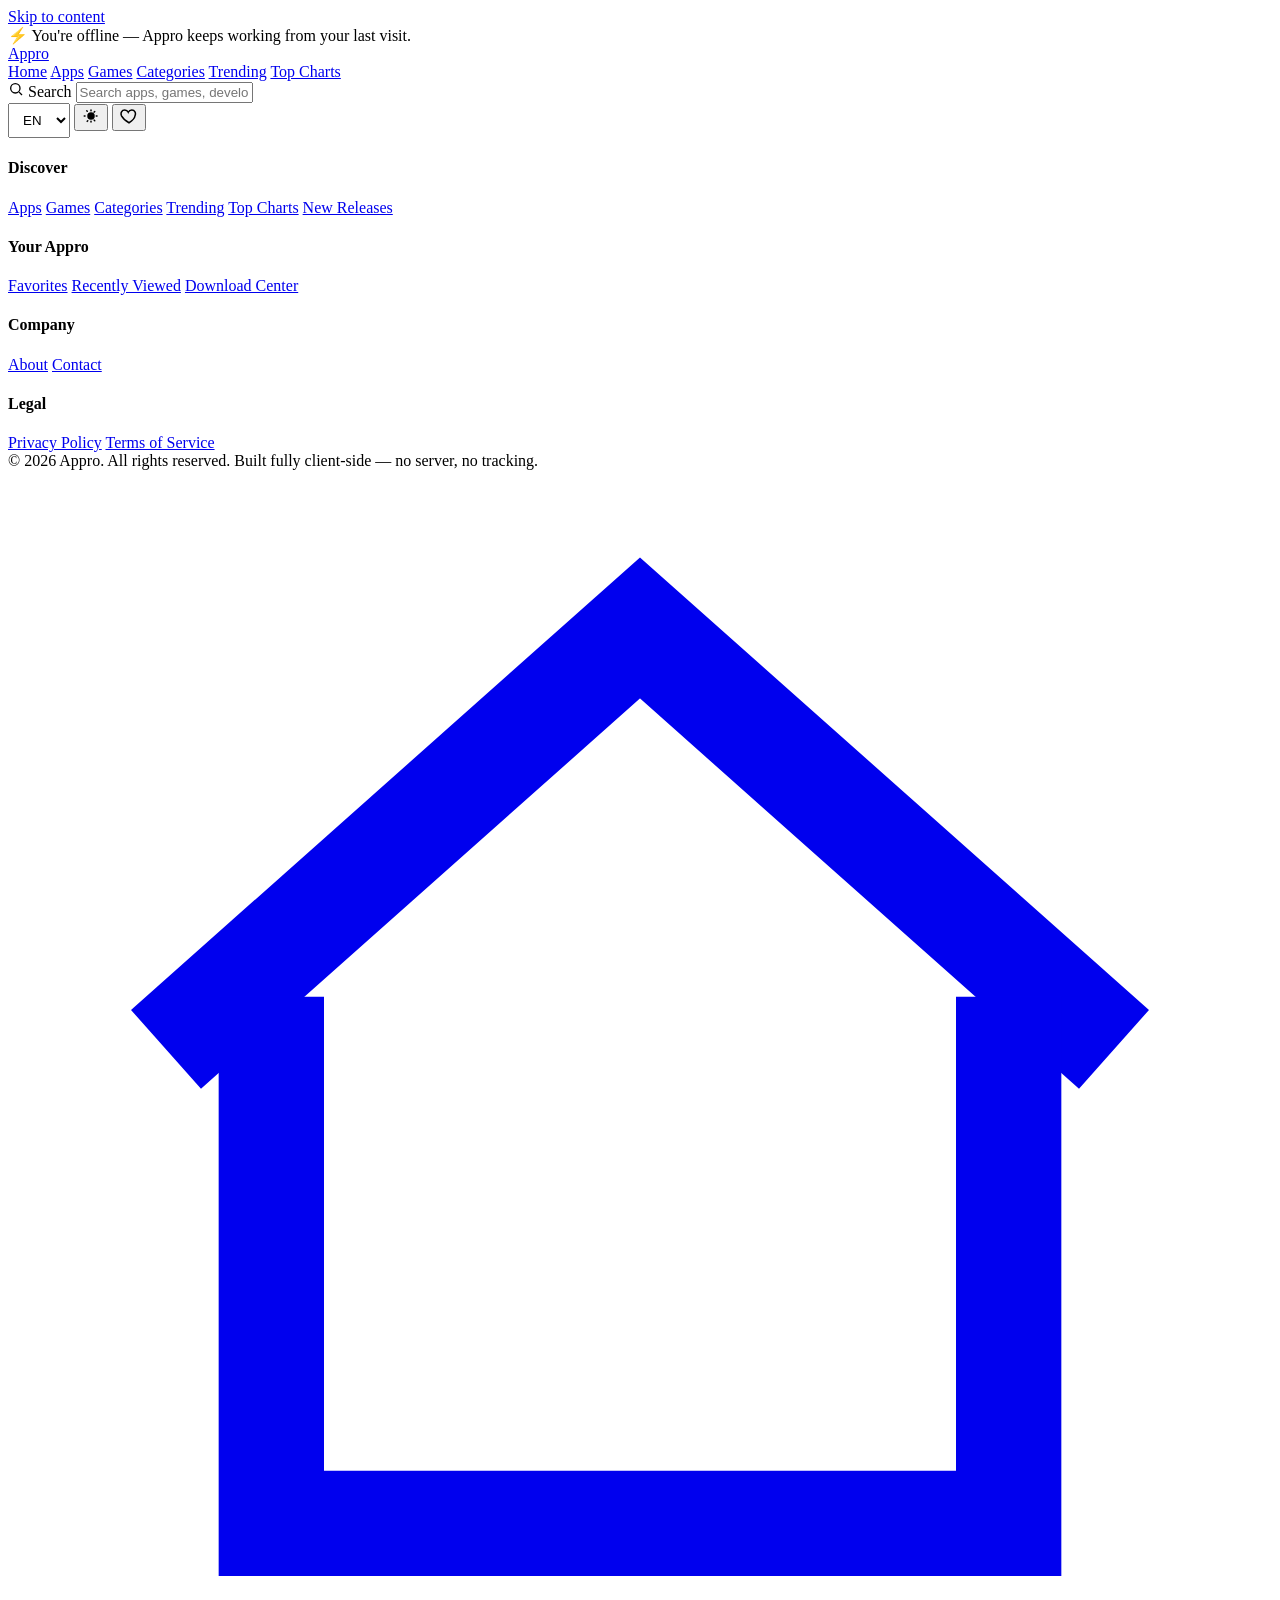
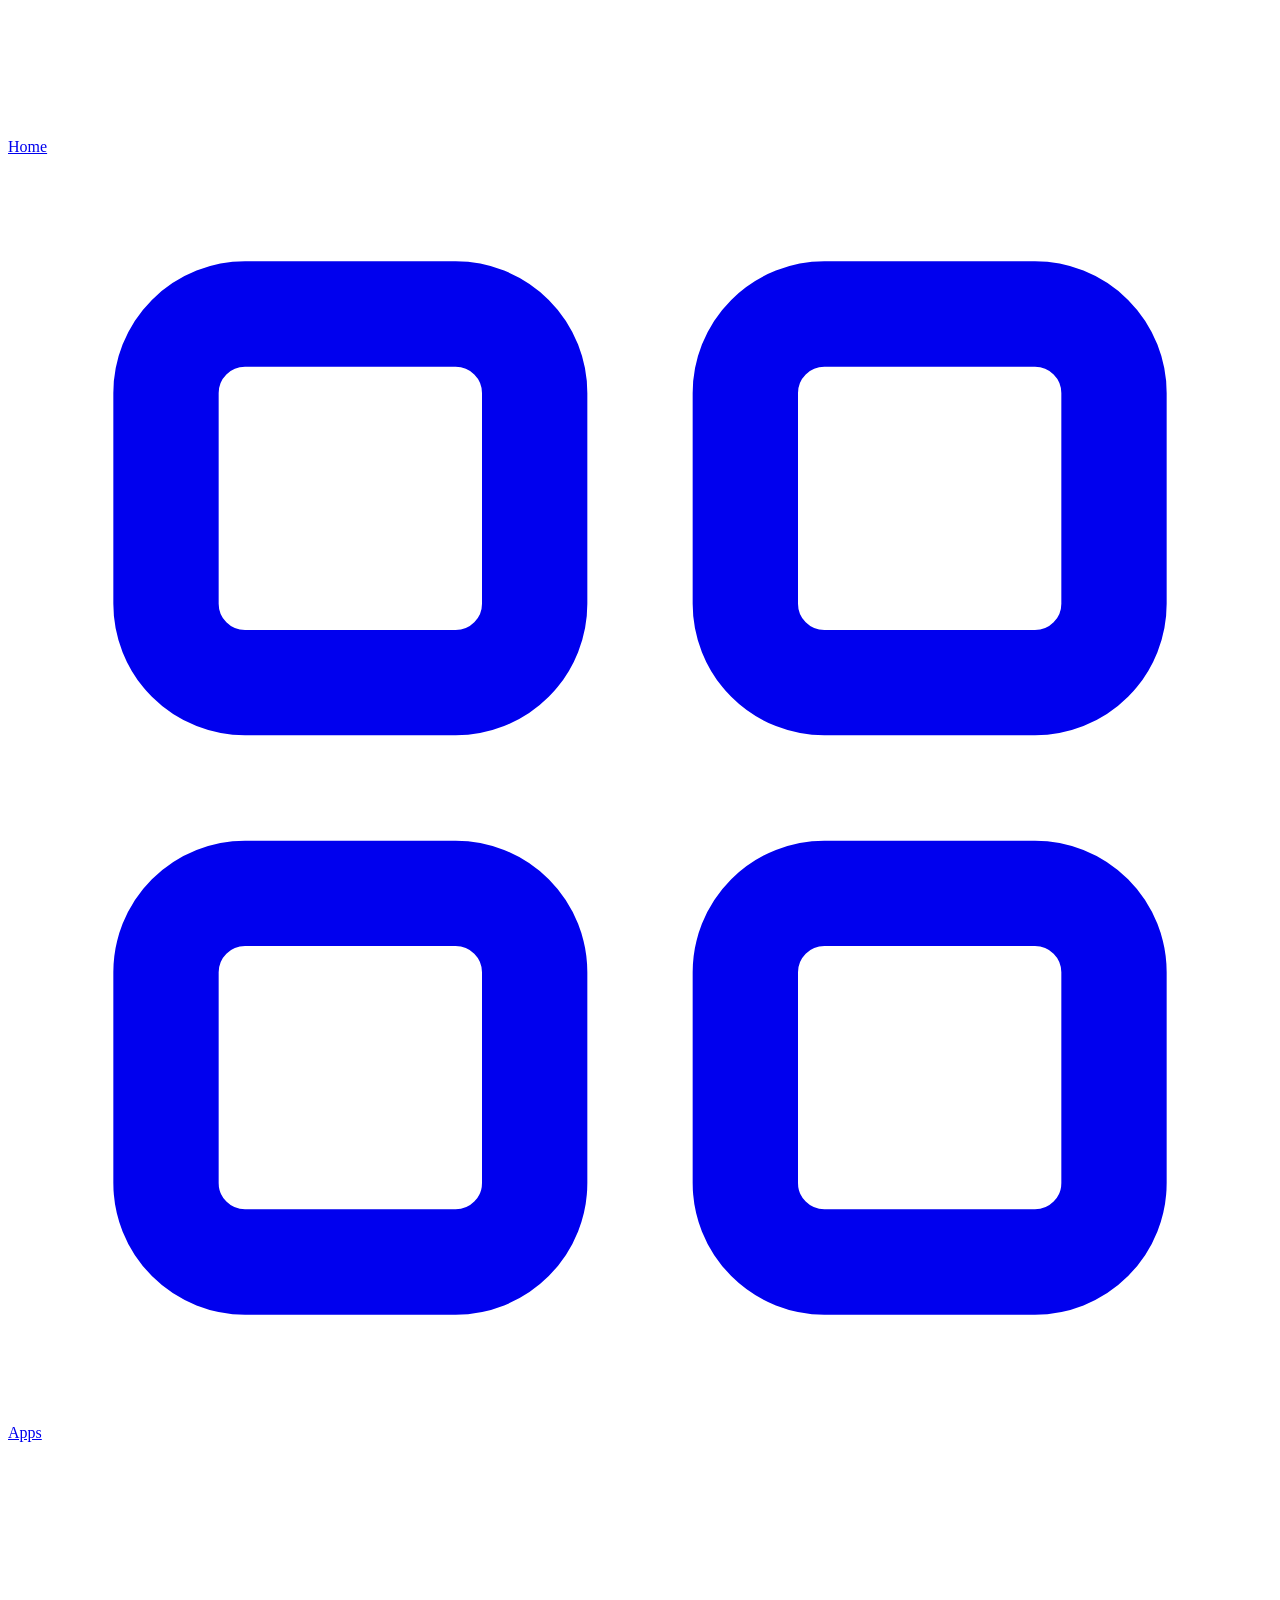
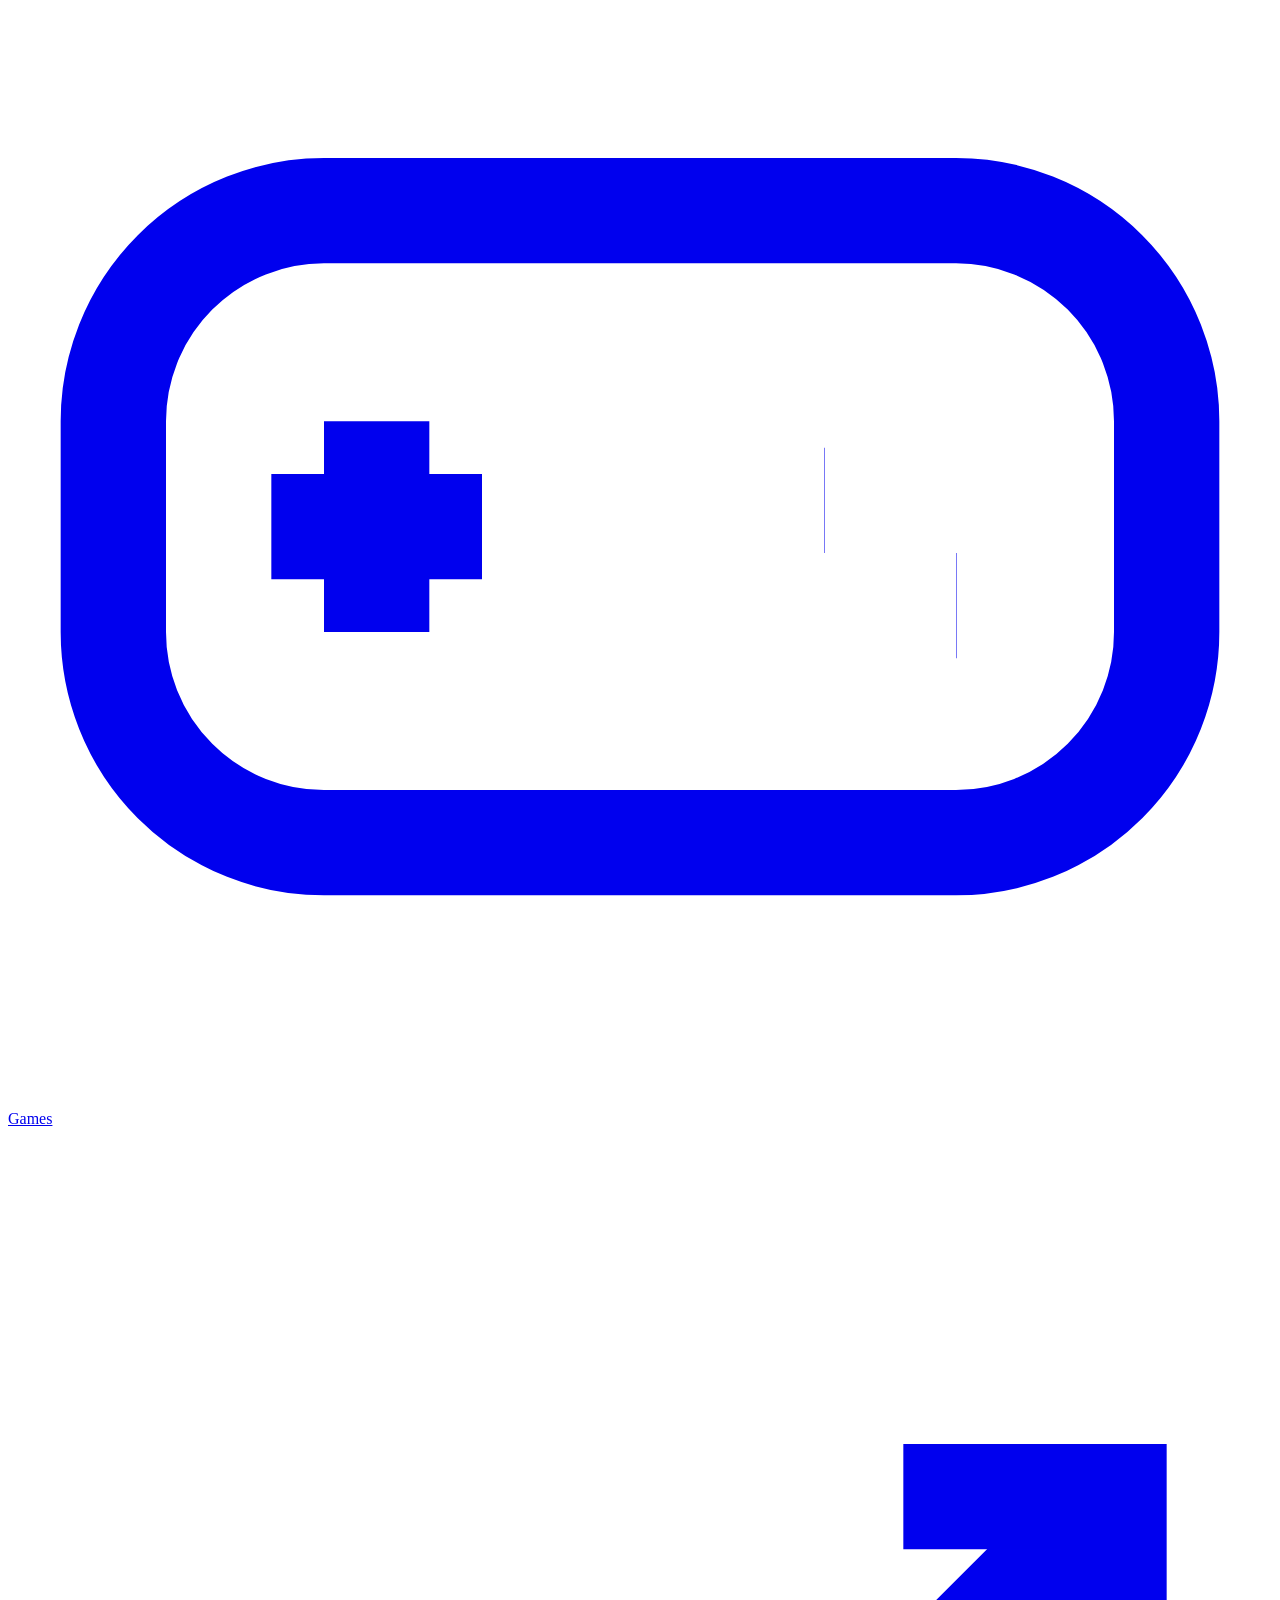
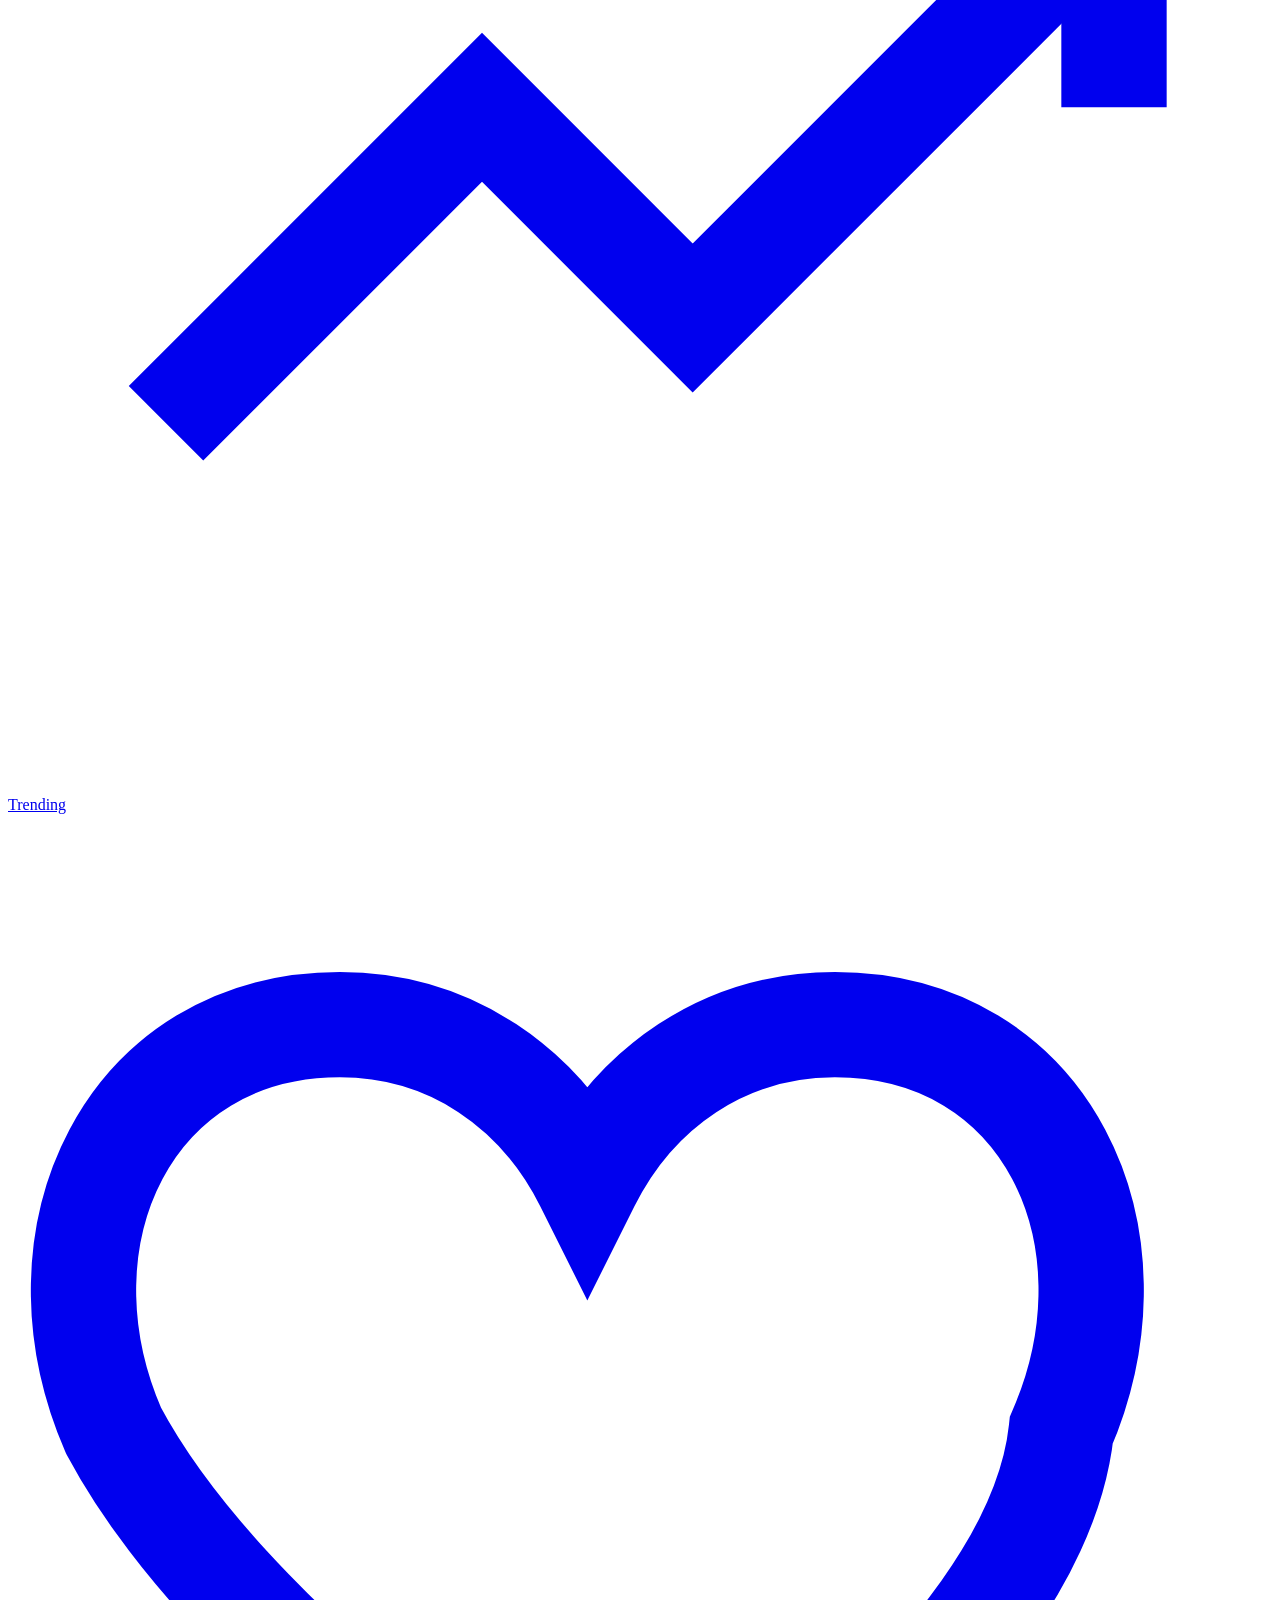
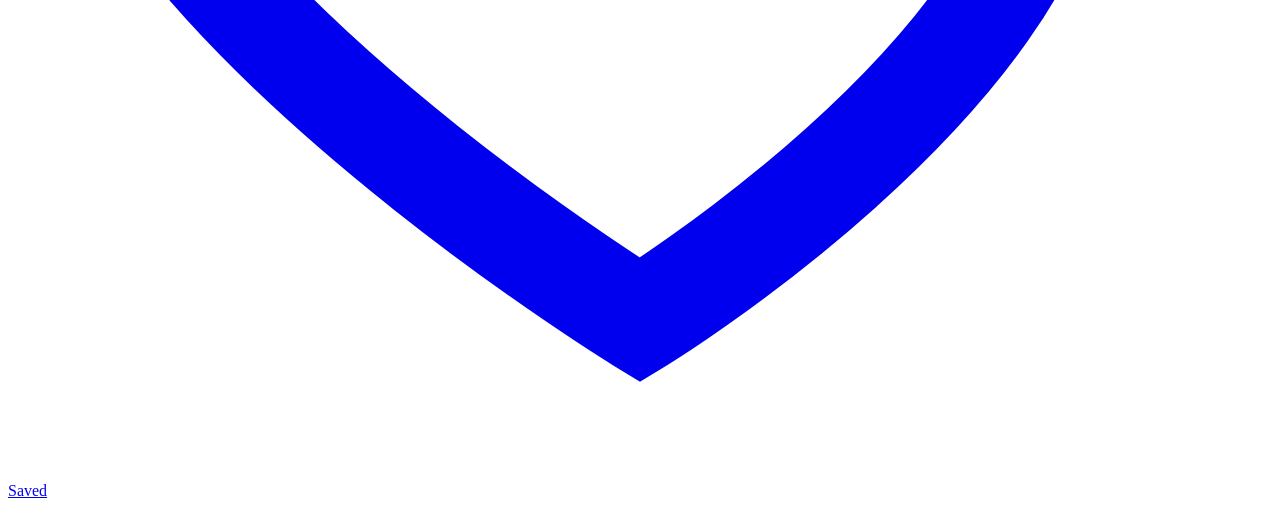
==== index.html @ 9a32ae47 "Add files via upload" ====
<!DOCTYPE html>
<html lang="en">
<head>
<meta charset="UTF-8" />
<meta name="viewport" content="width=device-width, initial-scale=1, viewport-fit=cover" />
<title>Appro — One store. Every pulse of what's next.</title>
<meta name="description" content="Appro is a modern, ad-free app and game store — curated listings, honest ratings, instant installs, fully offline-capable." />
<meta name="theme-color" content="#0B0E14" />
<link rel="manifest" href="./manifest.json" />
<link rel="icon" href="./icons/icon-192.svg" type="image/svg+xml" />
<link rel="apple-touch-icon" href="./icons/icon-192.svg" />

<!-- Open Graph -->
<meta property="og:title" content="Appro — One store. Every pulse of what's next." />
<meta property="og:description" content="A curated, ad-free app and game store with 100+ titles, built fully client-side." />
<meta property="og:type" content="website" />

<link rel="stylesheet" href="./css/styles.css" />
</head>
<body data-theme="dark">
<a href="#view-root" class="skip-link">Skip to content</a>
<div class="ambient" aria-hidden="true"></div>
<div id="offlineBanner" class="offline-banner" role="status">⚡ You're offline — Appro keeps working from your last visit.</div>

<div class="app-shell">
  <div class="main-col">
    <header class="topnav">
      <a href="#/" class="brand" aria-label="Appro home">
        <span class="brand-mark" aria-hidden="true"></span>
        <span class="brand-name" data-i18n="brand">Appro</span>
      </a>

      <nav class="nav-links" aria-label="Primary">
        <a href="#/" class="js-nav-link" data-route="" data-i18n="home">Home</a>
        <a href="#/apps" class="js-nav-link" data-route="/apps" data-i18n="apps">Apps</a>
        <a href="#/games" class="js-nav-link" data-route="/games" data-i18n="games">Games</a>
        <a href="#/categories" class="js-nav-link" data-route="/categories" data-i18n="categories">Categories</a>
        <a href="#/trending" class="js-nav-link" data-route="/trending" data-i18n="trending">Trending</a>
        <a href="#/top-charts" class="js-nav-link" data-route="/top-charts" data-i18n="charts">Top Charts</a>
      </nav>

      <div class="nav-search" role="search">
        <svg width="16" height="16" viewBox="0 0 24 24" fill="none" stroke="currentColor" stroke-width="2"><circle cx="11" cy="11" r="7"/><path d="m21 21-4.3-4.3"/></svg>
        <label for="navSearchInput" class="visually-hidden" data-i18n="search">Search</label>
        <input id="navSearchInput" type="text" placeholder="Search apps, games, developers…" autocomplete="off" />
      </div>

      <div class="nav-actions">
        <select id="langSelect" class="select" aria-label="Language" style="padding:8px 10px">
          <option value="en">EN</option>
          <option value="tg">TG</option>
          <option value="ru">RU</option>
          <option value="es">ES</option>
        </select>
        <button class="icon-btn" id="themeToggle" aria-label="Toggle dark/light mode">
          <svg id="themeIcon" width="18" height="18" viewBox="0 0 24 24" fill="currentColor"><path d="M12 3a1 1 0 0 1 1 1v1a1 1 0 1 1-2 0V4a1 1 0 0 1 1-1Zm0 15a1 1 0 0 1 1 1v1a1 1 0 1 1-2 0v-1a1 1 0 0 1 1-1Zm9-6a1 1 0 0 1-1 1h-1a1 1 0 1 1 0-2h1a1 1 0 0 1 1 1ZM5 12a1 1 0 0 1-1 1H3a1 1 0 1 1 0-2h1a1 1 0 0 1 1 1Zm12.7-6.7a1 1 0 0 1 0 1.4l-.7.7a1 1 0 1 1-1.4-1.4l.7-.7a1 1 0 0 1 1.4 0ZM8.4 17.6a1 1 0 0 1 0 1.4l-.7.7a1 1 0 1 1-1.4-1.4l.7-.7a1 1 0 0 1 1.4 0Zm9.3 1.4a1 1 0 0 1-1.4 0l-.7-.7a1 1 0 1 1 1.4-1.4l.7.7a1 1 0 0 1 0 1.4ZM7.7 6.4a1 1 0 0 1-1.4 0l-.7-.7a1 1 0 0 1 1.4-1.4l.7.7a1 1 0 0 1 0 1.4ZM12 7a5 5 0 1 1 0 10 5 5 0 0 1 0-10Z"/></svg>
        </button>
        <button class="icon-btn" id="favNavBtn" aria-label="Favorites">
          <svg width="18" height="18" viewBox="0 0 24 24" fill="none" stroke="currentColor" stroke-width="2"><path d="M12 21s-7.5-4.6-10-9.3C.4 8 2.3 4 6.3 4c2.1 0 3.8 1.2 4.7 3 .9-1.8 2.6-3 4.7-3 4 0 5.9 4 4.3 7.7C19.5 16.4 12 21 12 21Z"/></svg>
        </button>
      </div>
    </header>

    <main id="view-root" class="view-container" role="main" tabindex="-1"></main>

    <footer class="footer">
      <div class="footer-grid">
        <div class="footer-col">
          <h4>Discover</h4>
          <a href="#/apps">Apps</a>
          <a href="#/games">Games</a>
          <a href="#/categories">Categories</a>
          <a href="#/trending">Trending</a>
          <a href="#/top-charts">Top Charts</a>
          <a href="#/new-releases">New Releases</a>
        </div>
        <div class="footer-col">
          <h4>Your Appro</h4>
          <a href="#/favorites">Favorites</a>
          <a href="#/recent">Recently Viewed</a>
          <a href="#/download-center">Download Center</a>
        </div>
        <div class="footer-col">
          <h4>Company</h4>
          <a href="#/about">About</a>
          <a href="#/contact">Contact</a>
        </div>
        <div class="footer-col">
          <h4>Legal</h4>
          <a href="#/privacy">Privacy Policy</a>
          <a href="#/terms">Terms of Service</a>
        </div>
      </div>
      <div class="footer-bottom">
        <span>© 2026 Appro. All rights reserved.</span>
        <span>Built fully client-side — no server, no tracking.</span>
      </div>
    </footer>
  </div>
</div>

<nav class="bottomnav" aria-label="Primary mobile">
  <a href="#/" class="js-bottom-link" data-route="">
    <svg viewBox="0 0 24 24" fill="none" stroke="currentColor" stroke-width="2"><path d="m3 11 9-8 9 8"/><path d="M5 10v10h14V10"/></svg>
    <span data-i18n="home">Home</span>
  </a>
  <a href="#/apps" class="js-bottom-link" data-route="/apps">
    <svg viewBox="0 0 24 24" fill="none" stroke="currentColor" stroke-width="2"><rect x="3" y="3" width="7" height="7" rx="1.5"/><rect x="14" y="3" width="7" height="7" rx="1.5"/><rect x="3" y="14" width="7" height="7" rx="1.5"/><rect x="14" y="14" width="7" height="7" rx="1.5"/></svg>
    <span data-i18n="apps">Apps</span>
  </a>
  <a href="#/games" class="js-bottom-link" data-route="/games">
    <svg viewBox="0 0 24 24" fill="none" stroke="currentColor" stroke-width="2"><rect x="2" y="7" width="20" height="12" rx="4"/><path d="M7 11v4M5 13h4M15.5 12.5h.01M18 14.5h.01"/></svg>
    <span data-i18n="games">Games</span>
  </a>
  <a href="#/trending" class="js-bottom-link" data-route="/trending">
    <svg viewBox="0 0 24 24" fill="none" stroke="currentColor" stroke-width="2"><path d="M3 17 9 11l4 4 8-8"/><path d="M17 7h4v4"/></svg>
    <span data-i18n="trending">Trending</span>
  </a>
  <a href="#/favorites" class="js-bottom-link" data-route="/favorites">
    <svg viewBox="0 0 24 24" fill="none" stroke="currentColor" stroke-width="2"><path d="M12 21s-7.5-4.6-10-9.3C.4 8 2.3 4 6.3 4c2.1 0 3.8 1.2 4.7 3 .9-1.8 2.6-3 4.7-3 4 0 5.9 4 4.3 7.7C19.5 16.4 12 21 12 21Z"/></svg>
    <span>Saved</span>
  </a>
</nav>

<div class="toast-wrap" id="toastWrap" aria-live="polite"></div>

<script src="./js/data.js"></script>
<script src="./js/app.js"></script>
</body>
</html>
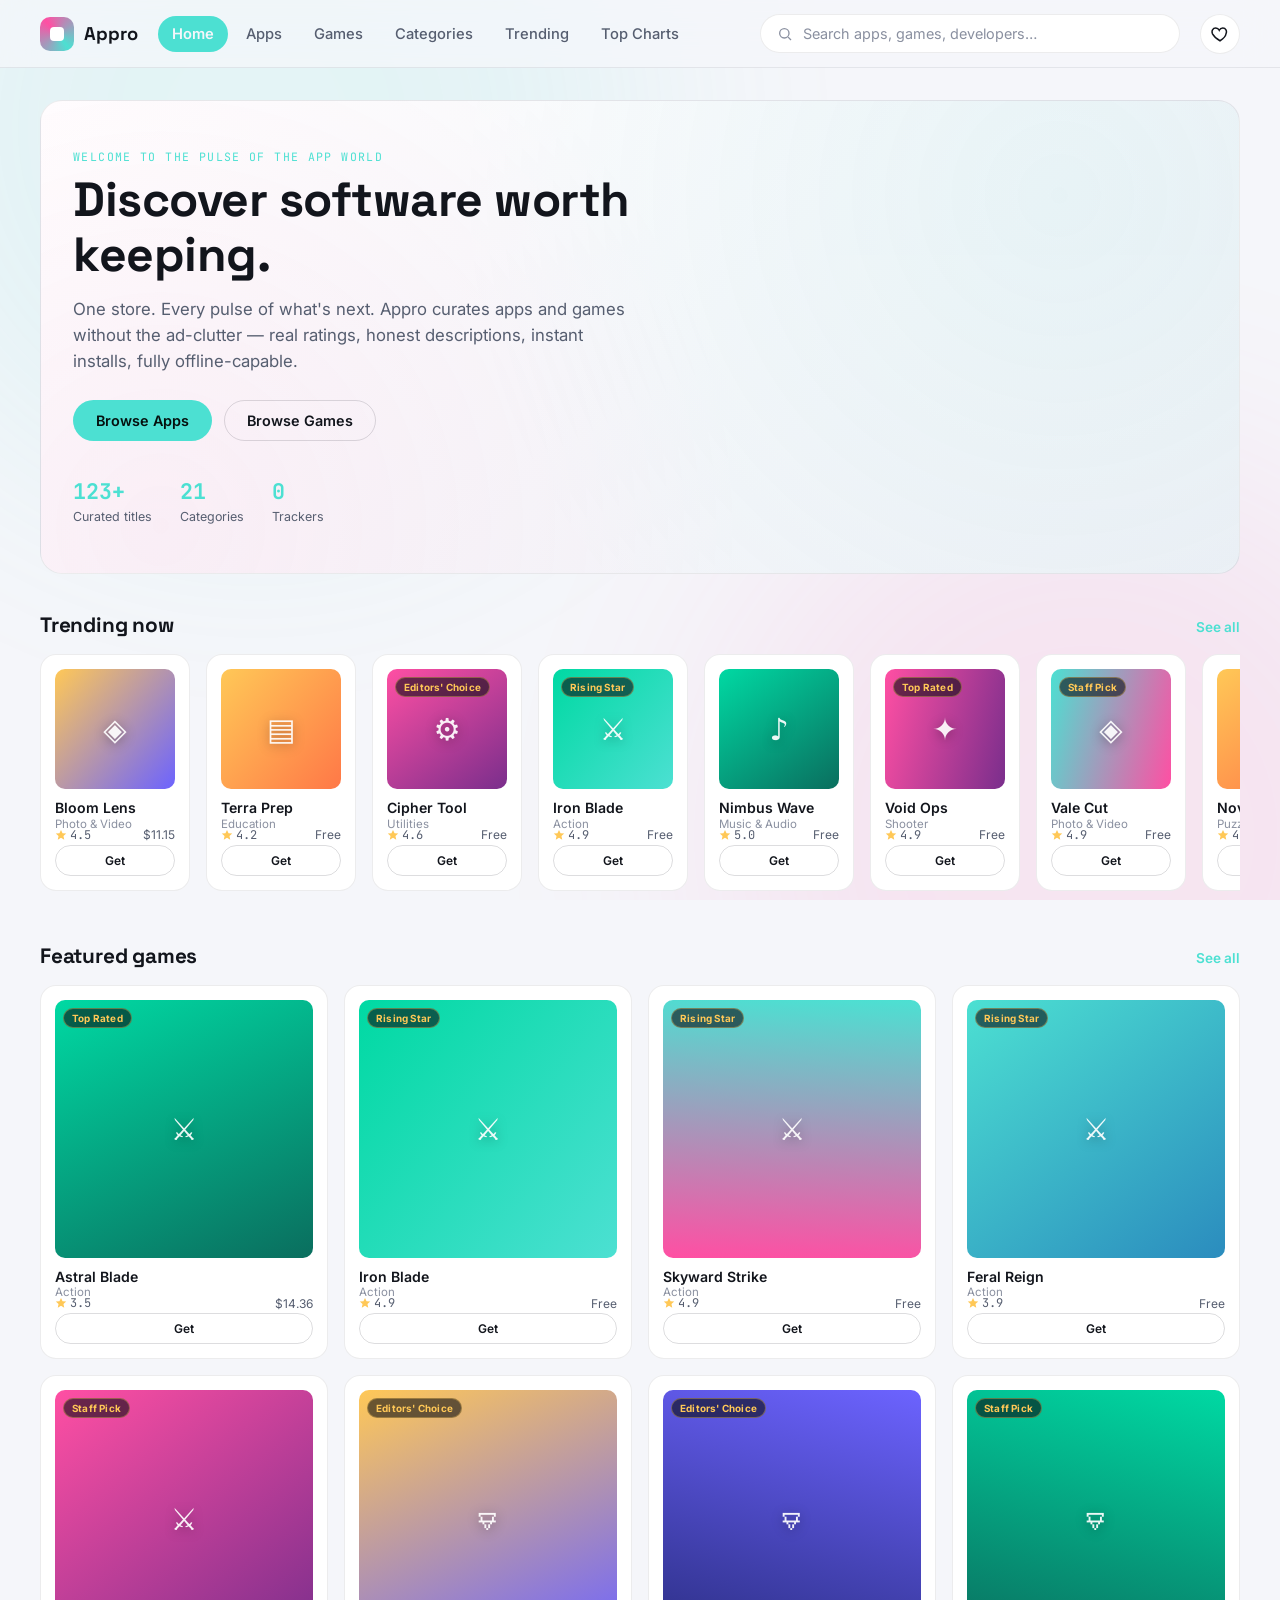
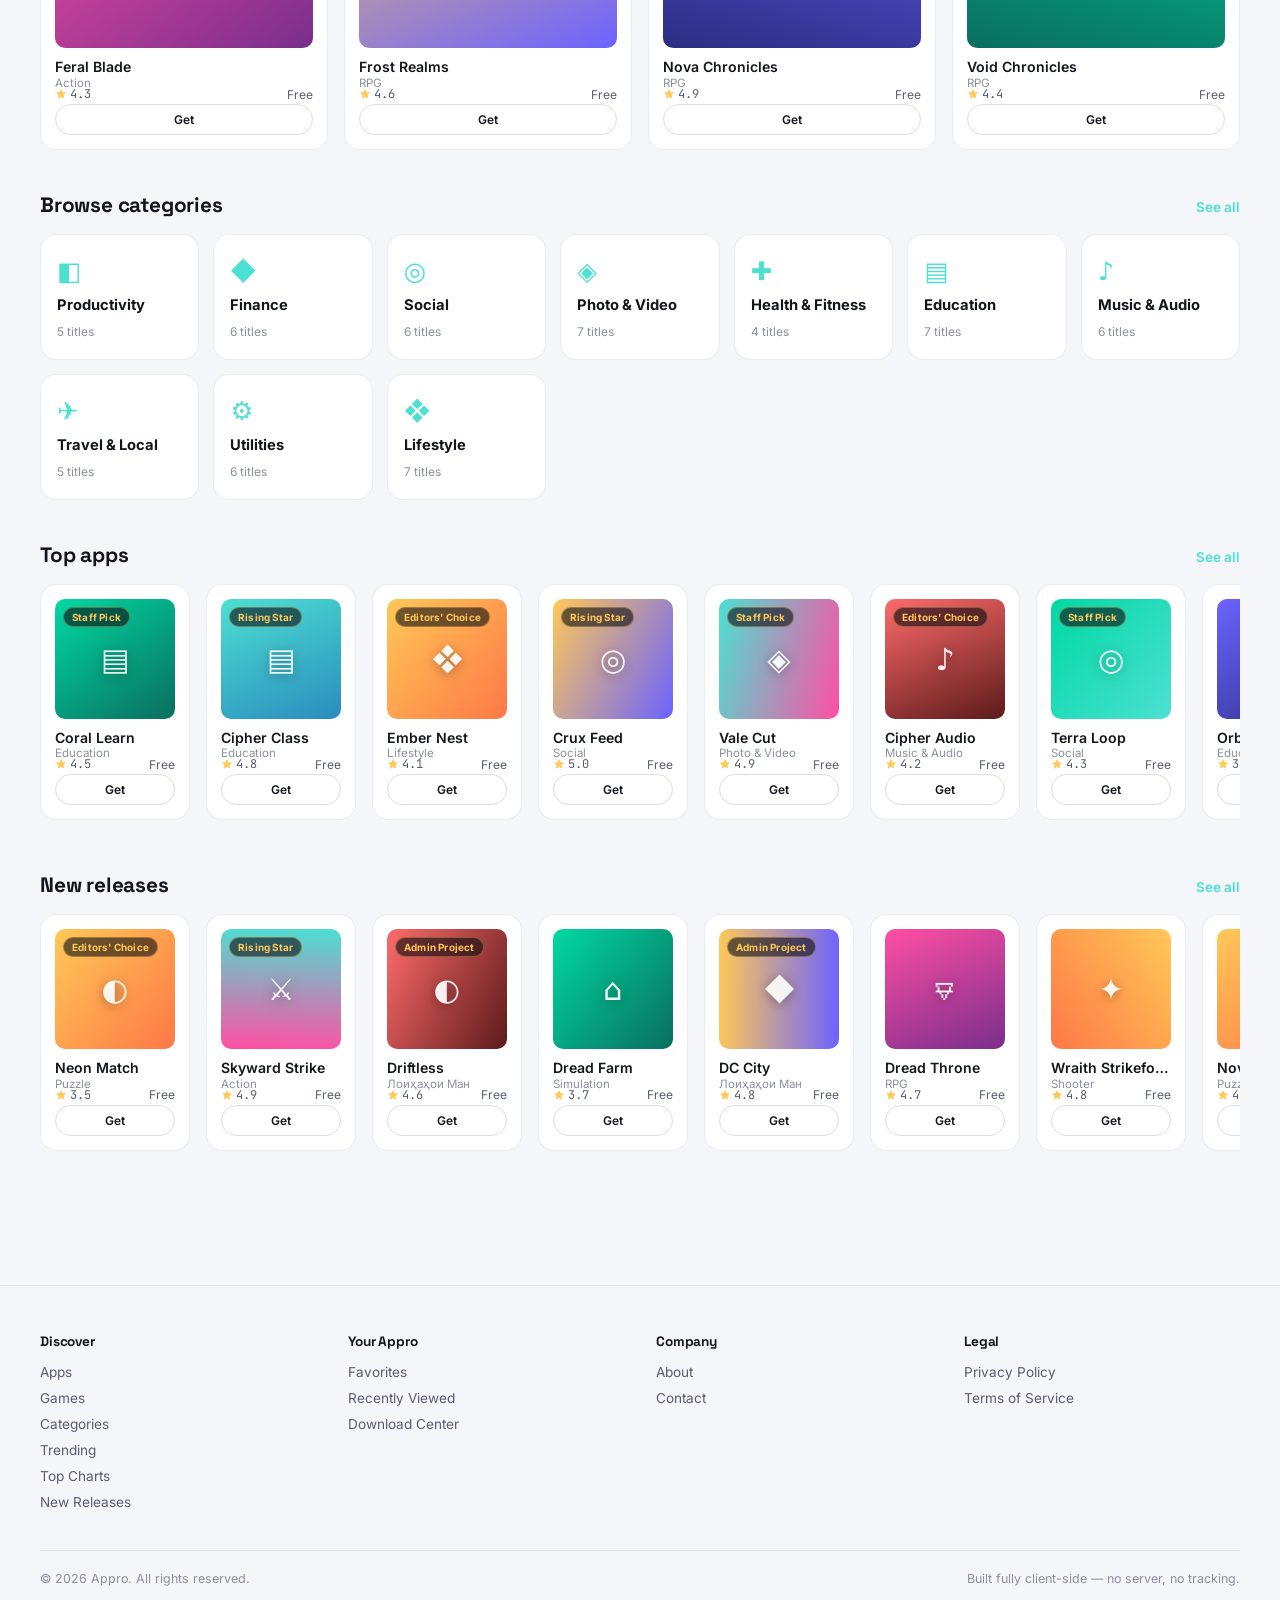
==== commit 52fc95ad: "Тавсифи тағйирот" ====
--- a/index.html
+++ b/index.html
@@ -5,7 +5,9 @@
 <meta name="viewport" content="width=device-width, initial-scale=1, viewport-fit=cover" />
 <title>Appro — One store. Every pulse of what's next.</title>
 <meta name="description" content="Appro is a modern, ad-free app and game store — curated listings, honest ratings, instant installs, fully offline-capable." />
-<meta name="theme-color" content="#0B0E14" />
+<meta name="theme-color" media="(prefers-color-scheme: dark)" content="#0B0E14" />
+<meta name="theme-color" media="(prefers-color-scheme: light)" content="#F5F6FA" />
+<meta name="color-scheme" content="dark light" />
 <link rel="manifest" href="./manifest.json" />
 <link rel="icon" href="./icons/icon-192.svg" type="image/svg+xml" />
 <link rel="apple-touch-icon" href="./icons/icon-192.svg" />
@@ -16,8 +18,18 @@
 <meta property="og:type" content="website" />
 
 <link rel="stylesheet" href="./css/styles.css" />
+<script>
+  // Set the theme attribute synchronously, before first paint, so the page
+  // never flashes the wrong theme while app.js is still loading.
+  (function () {
+    try {
+      var isLight = window.matchMedia && window.matchMedia('(prefers-color-scheme: light)').matches;
+      document.documentElement.setAttribute('data-theme', isLight ? 'light' : 'dark');
+    } catch (e) { /* default CSS variables are already dark-mode */ }
+  })();
+</script>
 </head>
-<body data-theme="dark">
+<body>
 <a href="#view-root" class="skip-link">Skip to content</a>
 <div class="ambient" aria-hidden="true"></div>
 <div id="offlineBanner" class="offline-banner" role="status">⚡ You're offline — Appro keeps working from your last visit.</div>
@@ -46,15 +58,6 @@
       </div>
 
       <div class="nav-actions">
-        <select id="langSelect" class="select" aria-label="Language" style="padding:8px 10px">
-          <option value="en">EN</option>
-          <option value="tg">TG</option>
-          <option value="ru">RU</option>
-          <option value="es">ES</option>
-        </select>
-        <button class="icon-btn" id="themeToggle" aria-label="Toggle dark/light mode">
-          <svg id="themeIcon" width="18" height="18" viewBox="0 0 24 24" fill="currentColor"><path d="M12 3a1 1 0 0 1 1 1v1a1 1 0 1 1-2 0V4a1 1 0 0 1 1-1Zm0 15a1 1 0 0 1 1 1v1a1 1 0 1 1-2 0v-1a1 1 0 0 1 1-1Zm9-6a1 1 0 0 1-1 1h-1a1 1 0 1 1 0-2h1a1 1 0 0 1 1 1ZM5 12a1 1 0 0 1-1 1H3a1 1 0 1 1 0-2h1a1 1 0 0 1 1 1Zm12.7-6.7a1 1 0 0 1 0 1.4l-.7.7a1 1 0 1 1-1.4-1.4l.7-.7a1 1 0 0 1 1.4 0ZM8.4 17.6a1 1 0 0 1 0 1.4l-.7.7a1 1 0 1 1-1.4-1.4l.7-.7a1 1 0 0 1 1.4 0Zm9.3 1.4a1 1 0 0 1-1.4 0l-.7-.7a1 1 0 1 1 1.4-1.4l.7.7a1 1 0 0 1 0 1.4ZM7.7 6.4a1 1 0 0 1-1.4 0l-.7-.7a1 1 0 0 1 1.4-1.4l.7.7a1 1 0 0 1 0 1.4ZM12 7a5 5 0 1 1 0 10 5 5 0 0 1 0-10Z"/></svg>
-        </button>
         <button class="icon-btn" id="favNavBtn" aria-label="Favorites">
           <svg width="18" height="18" viewBox="0 0 24 24" fill="none" stroke="currentColor" stroke-width="2"><path d="M12 21s-7.5-4.6-10-9.3C.4 8 2.3 4 6.3 4c2.1 0 3.8 1.2 4.7 3 .9-1.8 2.6-3 4.7-3 4 0 5.9 4 4.3 7.7C19.5 16.4 12 21 12 21Z"/></svg>
         </button>
@@ -127,4 +130,4 @@
 <script src="./js/data.js"></script>
 <script src="./js/app.js"></script>
 </body>
-</html>+</html>
--- a/css/styles.css
+++ b/css/styles.css
@@ -0,0 +1,459 @@
+/* =========================================================================
+   APPRO — Design System
+   Deep-space surface, twin neon accents (cyan / magenta), glass panels,
+   signature "pulse ring" motif on trending listings.
+   ========================================================================= */
+
+@import url('https://fonts.googleapis.com/css2?family=Space+Grotesk:wght@500;600;700&family=Inter:wght@400;500;600;700&family=JetBrains+Mono:wght@400;500&display=swap');
+
+:root {
+  /* Color */
+  --bg: #0B0E14;
+  --bg-elevated: #10141C;
+  --surface: #131826;
+  --surface-2: #1A2030;
+  --border: rgba(255,255,255,0.08);
+  --border-strong: rgba(255,255,255,0.16);
+  --cyan: #4CE0D2;
+  --cyan-dim: rgba(76,224,210,0.14);
+  --magenta: #FF4FA3;
+  --magenta-dim: rgba(255,79,163,0.14);
+  --gold: #FFC857;
+  --text: #F2F5F7;
+  --text-muted: #8B93A7;
+  --text-faint: #5B6272;
+  --success: #00D9A3;
+  --danger: #FF6B6B;
+
+  /* Type */
+  --font-display: 'Space Grotesk', system-ui, sans-serif;
+  --font-body: 'Inter', system-ui, sans-serif;
+  --font-mono: 'JetBrains Mono', ui-monospace, monospace;
+
+  /* Layout */
+  --radius-sm: 10px;
+  --radius-md: 16px;
+  --radius-lg: 22px;
+  --radius-pill: 999px;
+  --nav-h: 68px;
+  --bottomnav-h: 64px;
+  --shadow-soft: 0 8px 30px rgba(0,0,0,0.35);
+  --shadow-glow-cyan: 0 0 0 1px rgba(76,224,210,0.25), 0 8px 24px rgba(76,224,210,0.12);
+  --shadow-glow-magenta: 0 0 0 1px rgba(255,79,163,0.25), 0 8px 24px rgba(255,79,163,0.12);
+  --ease: cubic-bezier(0.22, 1, 0.36, 1);
+}
+
+[data-theme="light"] {
+  --bg: #F5F6FA;
+  --bg-elevated: #FFFFFF;
+  --surface: #FFFFFF;
+  --surface-2: #EEF0F6;
+  --border: rgba(15,20,30,0.08);
+  --border-strong: rgba(15,20,30,0.14);
+  --text: #12151C;
+  --text-muted: #565E70;
+  --text-faint: #8A90A0;
+  --shadow-soft: 0 8px 30px rgba(20,25,40,0.08);
+}
+
+* { box-sizing: border-box; }
+html { scroll-behavior: smooth; }
+html:focus-within { scroll-behavior: smooth; }
+
+body {
+  margin: 0;
+  background: var(--bg);
+  color: var(--text);
+  font-family: var(--font-body);
+  -webkit-font-smoothing: antialiased;
+  min-height: 100vh;
+  transition: background 0.3s var(--ease), color 0.3s var(--ease);
+}
+
+@media (prefers-reduced-motion: reduce) {
+  *, *::before, *::after { animation-duration: 0.001ms !important; animation-iteration-count: 1 !important; transition-duration: 0.001ms !important; scroll-behavior: auto !important; }
+}
+
+img, svg { display: block; max-width: 100%; }
+a { color: inherit; text-decoration: none; }
+button { font: inherit; color: inherit; }
+ul { list-style: none; margin: 0; padding: 0; }
+h1, h2, h3, h4 { font-family: var(--font-display); margin: 0; line-height: 1.15; letter-spacing: -0.01em; }
+p { margin: 0; }
+
+:focus-visible {
+  outline: 2px solid var(--cyan);
+  outline-offset: 3px;
+  border-radius: 4px;
+}
+
+/* ---- Ambient backdrop -------------------------------------------------- */
+.ambient {
+  position: fixed; inset: 0; z-index: -1; overflow: hidden; pointer-events: none;
+}
+.ambient::before, .ambient::after {
+  content: ''; position: absolute; width: 60vw; height: 60vw; border-radius: 50%;
+  filter: blur(120px); opacity: 0.16;
+}
+.ambient::before { background: var(--cyan); top: -20vw; left: -10vw; }
+.ambient::after { background: var(--magenta); bottom: -25vw; right: -15vw; }
+[data-theme="light"] .ambient::before, [data-theme="light"] .ambient::after { opacity: 0.10; }
+
+/* ---- Skip link ---------------------------------------------------------- */
+.skip-link {
+  position: absolute; left: -999px; top: 0; z-index: 1000;
+  background: var(--cyan); color: #05100E; padding: 10px 16px; border-radius: 0 0 8px 0;
+  font-weight: 600;
+}
+.skip-link:focus { left: 0; }
+
+/* ---- Layout shell -------------------------------------------------------- */
+.app-shell { display: flex; min-height: 100vh; }
+.main-col { flex: 1; min-width: 0; display: flex; flex-direction: column; }
+.view-container { flex: 1; width: 100%; max-width: 1320px; margin: 0 auto; padding: 28px 24px calc(var(--bottomnav-h) + 40px); }
+@media (min-width: 900px) { .view-container { padding: 32px 40px 60px; } }
+
+/* ---- Top nav ------------------------------------------------------------- */
+.topnav {
+  position: sticky; top: 0; z-index: 60; height: var(--nav-h);
+  display: flex; align-items: center; gap: 20px; padding: 0 20px;
+  background: color-mix(in srgb, var(--bg) 78%, transparent);
+  backdrop-filter: blur(18px) saturate(140%);
+  -webkit-backdrop-filter: blur(18px) saturate(140%);
+  border-bottom: 1px solid var(--border);
+}
+@media (min-width: 900px) { .topnav { padding: 0 40px; } }
+
+.brand { display: flex; align-items: center; gap: 10px; font-family: var(--font-display); font-weight: 700; font-size: 1.15rem; flex-shrink: 0; }
+.brand-mark {
+  width: 34px; height: 34px; border-radius: 10px; position: relative; flex-shrink: 0;
+  background: conic-gradient(from 140deg, var(--cyan), var(--magenta), var(--cyan));
+  display: grid; place-items: center;
+}
+.brand-mark::after {
+  content: ''; width: 14px; height: 14px; border-radius: 4px; background: var(--bg-elevated);
+}
+.brand-name { display: none; }
+@media (min-width: 640px) { .brand-name { display: inline; } }
+
+.nav-links { display: none; gap: 4px; }
+@media (min-width: 900px) { .nav-links { display: flex; } }
+.nav-links a {
+  padding: 9px 14px; border-radius: var(--radius-pill); font-size: 0.92rem; font-weight: 500; color: var(--text-muted);
+  transition: all 0.2s var(--ease);
+}
+.nav-links a:hover { color: var(--text); background: var(--surface-2); }
+.nav-links a.active { color: var(--bg); background: var(--cyan); font-weight: 600; }
+
+.nav-search {
+  flex: 1; max-width: 420px; display: flex; align-items: center; gap: 8px;
+  background: var(--surface); border: 1px solid var(--border); border-radius: var(--radius-pill);
+  padding: 9px 16px; margin-left: auto; transition: border-color 0.2s;
+}
+.nav-search:focus-within { border-color: var(--cyan); }
+.nav-search input {
+  background: none; border: none; outline: none; color: var(--text); width: 100%; font-size: 0.9rem; font-family: var(--font-body);
+}
+.nav-search input::placeholder { color: var(--text-faint); }
+.nav-search svg { flex-shrink: 0; color: var(--text-faint); }
+
+.nav-actions { display: flex; align-items: center; gap: 8px; flex-shrink: 0; }
+.icon-btn {
+  width: 40px; height: 40px; border-radius: 50%; background: var(--surface); border: 1px solid var(--border);
+  display: grid; place-items: center; cursor: pointer; color: var(--text); transition: all 0.2s var(--ease);
+}
+.icon-btn:hover { border-color: var(--cyan); color: var(--cyan); transform: translateY(-1px); }
+.icon-btn.has-dot::after { content: ''; width: 7px; height: 7px; border-radius: 50%; background: var(--magenta); position: relative; top: -12px; left: 12px; }
+
+/* ---- Bottom mobile nav ---------------------------------------------------- */
+.bottomnav {
+  position: fixed; bottom: 0; left: 0; right: 0; z-index: 60; height: var(--bottomnav-h);
+  display: flex; align-items: stretch; justify-content: space-around;
+  background: color-mix(in srgb, var(--bg-elevated) 90%, transparent);
+  backdrop-filter: blur(20px); border-top: 1px solid var(--border);
+  padding-bottom: env(safe-area-inset-bottom);
+}
+@media (min-width: 900px) { .bottomnav { display: none; } }
+.bottomnav a {
+  flex: 1; display: flex; flex-direction: column; align-items: center; justify-content: center; gap: 3px;
+  color: var(--text-faint); font-size: 0.66rem; font-weight: 600; letter-spacing: 0.01em;
+}
+.bottomnav a svg { width: 21px; height: 21px; }
+.bottomnav a.active { color: var(--cyan); }
+
+/* ---- Buttons --------------------------------------------------------------- */
+.btn {
+  display: inline-flex; align-items: center; justify-content: center; gap: 8px;
+  padding: 11px 22px; border-radius: var(--radius-pill); font-weight: 600; font-size: 0.9rem;
+  border: 1px solid transparent; cursor: pointer; transition: all 0.2s var(--ease); white-space: nowrap;
+}
+.btn-primary { background: var(--cyan); color: #05100E; }
+.btn-primary:hover { box-shadow: var(--shadow-glow-cyan); transform: translateY(-1px); }
+.btn-ghost { background: var(--surface); border-color: var(--border); color: var(--text); }
+.btn-ghost:hover { border-color: var(--border-strong); }
+.btn-outline { background: transparent; border-color: var(--border-strong); color: var(--text); }
+.btn-outline:hover { border-color: var(--cyan); color: var(--cyan); }
+.btn-sm { padding: 7px 14px; font-size: 0.8rem; }
+.btn-block { width: 100%; }
+.btn[disabled] { opacity: 0.6; cursor: default; }
+
+/* ---- Section headers ------------------------------------------------------- */
+.section { margin-bottom: 44px; }
+.section-head { display: flex; align-items: baseline; justify-content: space-between; margin-bottom: 16px; gap: 12px; }
+.section-title { font-size: 1.3rem; font-weight: 700; }
+.section-sub { color: var(--text-muted); font-size: 0.88rem; margin-top: 4px; }
+.section-link { font-size: 0.85rem; font-weight: 600; color: var(--cyan); flex-shrink: 0; }
+.eyebrow {
+  font-family: var(--font-mono); font-size: 0.72rem; letter-spacing: 0.12em; text-transform: uppercase;
+  color: var(--cyan); margin-bottom: 8px; display: block;
+}
+
+/* ---- Hero ------------------------------------------------------------------- */
+.hero {
+  position: relative; border-radius: var(--radius-lg); overflow: hidden; padding: 48px 32px;
+  background: linear-gradient(135deg, var(--surface), var(--surface-2));
+  border: 1px solid var(--border); margin-bottom: 40px; isolation: isolate;
+}
+.hero::before {
+  content: ''; position: absolute; inset: 0; z-index: -1; opacity: 0.5;
+  background: radial-gradient(circle at 85% 20%, var(--cyan-dim), transparent 55%),
+              radial-gradient(circle at 10% 90%, var(--magenta-dim), transparent 50%);
+}
+.hero h1 { font-size: clamp(1.9rem, 4.5vw, 3rem); max-width: 720px; }
+.hero p.lead { color: var(--text-muted); font-size: 1.05rem; max-width: 560px; margin-top: 14px; line-height: 1.55; }
+.hero-actions { display: flex; gap: 12px; margin-top: 26px; flex-wrap: wrap; }
+.hero-stats { display: flex; gap: 28px; margin-top: 36px; flex-wrap: wrap; }
+.hero-stat b { font-family: var(--font-mono); font-size: 1.35rem; display: block; color: var(--cyan); }
+.hero-stat span { font-size: 0.78rem; color: var(--text-muted); }
+
+/* ---- Category chips --------------------------------------------------------- */
+.chip-row { display: flex; gap: 10px; overflow-x: auto; padding-bottom: 6px; scrollbar-width: none; }
+.chip-row::-webkit-scrollbar { display: none; }
+.chip {
+  flex-shrink: 0; display: inline-flex; align-items: center; gap: 7px; padding: 9px 16px;
+  border-radius: var(--radius-pill); background: var(--surface); border: 1px solid var(--border);
+  font-size: 0.85rem; font-weight: 500; cursor: pointer; transition: all 0.18s var(--ease); color: var(--text-muted);
+}
+.chip:hover { border-color: var(--border-strong); color: var(--text); }
+.chip.active { background: var(--cyan); border-color: var(--cyan); color: #05100E; font-weight: 600; }
+
+/* ---- Card grid --------------------------------------------------------------- */
+.grid {
+  display: grid; gap: 16px;
+  grid-template-columns: repeat(auto-fill, minmax(148px, 1fr));
+}
+.grid.grid-wide { grid-template-columns: repeat(auto-fill, minmax(230px, 1fr)); }
+.rail { display: flex; gap: 16px; overflow-x: auto; padding-bottom: 10px; scroll-snap-type: x proximity; scrollbar-width: none; }
+.rail::-webkit-scrollbar { display: none; }
+.rail > * { scroll-snap-align: start; flex-shrink: 0; }
+
+/* ---- App card ------------------------------------------------------------------ */
+.card {
+  background: var(--surface); border: 1px solid var(--border); border-radius: var(--radius-md);
+  padding: 14px; cursor: pointer; transition: transform 0.22s var(--ease), border-color 0.22s var(--ease), box-shadow 0.22s var(--ease);
+  display: flex; flex-direction: column; gap: 10px; position: relative;
+}
+.card:hover { transform: translateY(-3px); border-color: var(--border-strong); box-shadow: var(--shadow-soft); }
+.card-icon-wrap { position: relative; width: 100%; aspect-ratio: 1; border-radius: var(--radius-sm); overflow: hidden; }
+.card-icon {
+  width: 100%; height: 100%; display: grid; place-items: center; font-size: 1.9rem; color: rgba(255,255,255,0.92);
+  position: relative;
+}
+.card-icon .glyph { position: relative; z-index: 2; filter: drop-shadow(0 2px 6px rgba(0,0,0,0.35)); }
+.pulse-ring { position: absolute; inset: -6px; border-radius: inherit; pointer-events: none; }
+.pulse-ring::before, .pulse-ring::after {
+  content: ''; position: absolute; inset: 0; border-radius: var(--radius-sm); border: 2px solid var(--cyan); opacity: 0;
+  animation: pulseRing 2.6s var(--ease) infinite;
+}
+.pulse-ring::after { animation-delay: 1.3s; }
+@keyframes pulseRing {
+  0% { opacity: 0.55; transform: scale(0.92); }
+  70% { opacity: 0; transform: scale(1.14); }
+  100% { opacity: 0; transform: scale(1.14); }
+}
+.card-badge {
+  position: absolute; top: 8px; left: 8px; z-index: 3; font-size: 0.62rem; font-weight: 700; letter-spacing: 0.02em;
+  padding: 3px 8px; border-radius: var(--radius-pill); background: rgba(10,12,18,0.6); backdrop-filter: blur(4px);
+  color: var(--gold); border: 1px solid rgba(255,200,87,0.35);
+}
+.card-name { font-size: 0.88rem; font-weight: 600; line-height: 1.25; white-space: nowrap; overflow: hidden; text-overflow: ellipsis; }
+.card-cat { font-size: 0.72rem; color: var(--text-faint); }
+.card-meta { display: flex; align-items: center; justify-content: space-between; font-size: 0.75rem; color: var(--text-muted); margin-top: -4px; }
+.card-rating { display: flex; align-items: center; gap: 3px; font-family: var(--font-mono); }
+.card-rating svg { width: 12px; height: 12px; fill: var(--gold); }
+.card.card-wide { flex-direction: row; align-items: center; }
+.card.card-wide .card-icon-wrap { width: 56px; height: 56px; flex-shrink: 0; }
+.card.card-wide .card-body { flex: 1; min-width: 0; }
+
+.card-cta {
+  margin-top: 2px; width: 100%; padding: 7px 0; border-radius: var(--radius-pill); border: 1px solid var(--border-strong);
+  background: transparent; font-size: 0.75rem; font-weight: 600; text-align: center; color: var(--text);
+  transition: all 0.18s var(--ease);
+}
+.card-cta:hover { background: var(--cyan); border-color: var(--cyan); color: #05100E; }
+
+/* ---- Category tiles -------------------------------------------------------------- */
+.cat-grid { display: grid; gap: 14px; grid-template-columns: repeat(auto-fill, minmax(150px, 1fr)); }
+.cat-tile {
+  padding: 20px 16px; border-radius: var(--radius-md); background: var(--surface); border: 1px solid var(--border);
+  cursor: pointer; transition: all 0.2s var(--ease); display: flex; flex-direction: column; gap: 10px;
+}
+.cat-tile:hover { border-color: var(--cyan); transform: translateY(-2px); }
+.cat-tile .glyph { font-size: 1.6rem; color: var(--cyan); }
+.cat-tile b { font-size: 0.92rem; }
+.cat-tile span { font-size: 0.75rem; color: var(--text-faint); }
+
+/* ---- Filters bar ---------------------------------------------------------------- */
+.filters-bar { display: flex; flex-wrap: wrap; gap: 10px; align-items: center; margin-bottom: 22px; }
+.select {
+  background: var(--surface); border: 1px solid var(--border); color: var(--text); border-radius: var(--radius-pill);
+  padding: 9px 14px; font-size: 0.85rem; cursor: pointer;
+}
+.result-count { color: var(--text-muted); font-size: 0.85rem; margin-left: auto; }
+
+/* ---- Detail page ----------------------------------------------------------------- */
+.detail-hero {
+  display: flex; gap: 22px; padding: 28px; background: var(--surface); border: 1px solid var(--border);
+  border-radius: var(--radius-lg); margin-bottom: 28px; flex-wrap: wrap;
+}
+.detail-icon { width: 108px; height: 108px; border-radius: var(--radius-md); flex-shrink: 0; display: grid; place-items: center; font-size: 3rem; }
+.detail-meta { flex: 1; min-width: 220px; }
+.detail-meta h1 { font-size: 1.7rem; margin-bottom: 4px; }
+.detail-dev { color: var(--cyan); font-size: 0.9rem; font-weight: 500; }
+.detail-stats { display: flex; gap: 22px; margin-top: 16px; flex-wrap: wrap; }
+.detail-stat { text-align: left; }
+.detail-stat b { display: block; font-family: var(--font-mono); font-size: 1.05rem; }
+.detail-stat span { font-size: 0.72rem; color: var(--text-faint); }
+.detail-actions { display: flex; gap: 10px; margin-top: 20px; flex-wrap: wrap; }
+
+.tabs { display: flex; gap: 4px; border-bottom: 1px solid var(--border); margin-bottom: 22px; overflow-x: auto; }
+.tab-btn { padding: 12px 16px; font-size: 0.88rem; font-weight: 600; color: var(--text-muted); border-bottom: 2px solid transparent; flex-shrink: 0; }
+.tab-btn.active { color: var(--cyan); border-color: var(--cyan); }
+.tab-panel { display: none; }
+.tab-panel.active { display: block; animation: fadeIn 0.3s var(--ease); }
+@keyframes fadeIn { from { opacity: 0; transform: translateY(4px); } to { opacity: 1; transform: translateY(0); } }
+
+.shot-rail { display: flex; gap: 14px; overflow-x: auto; padding-bottom: 8px; scroll-snap-type: x mandatory; scrollbar-width: none; }
+.shot-rail::-webkit-scrollbar { display: none; }
+.shot { flex-shrink: 0; width: 220px; height: 400px; border-radius: var(--radius-md); scroll-snap-align: start; position: relative; overflow: hidden; display: grid; place-items: center; }
+.shot .glyph { font-size: 3rem; color: rgba(255,255,255,0.85); }
+.video-shot { width: 340px; height: 190px; }
+.video-shot::after {
+  content: ''; position: absolute; inset: 0; margin: auto; width: 54px; height: 54px; border-radius: 50%;
+  background: rgba(0,0,0,0.4); backdrop-filter: blur(4px);
+}
+.video-shot::before {
+  content: '▶'; position: absolute; inset: 0; display: grid; place-items: center; z-index: 2; color: #fff; font-size: 1.1rem;
+}
+
+.desc-text { color: var(--text-muted); line-height: 1.7; max-width: 720px; font-size: 0.95rem; }
+.perm-list { display: flex; flex-wrap: wrap; gap: 8px; margin-top: 14px; }
+.perm-chip { font-size: 0.75rem; padding: 6px 12px; border-radius: var(--radius-pill); background: var(--surface-2); color: var(--text-muted); }
+
+.rating-summary { display: flex; gap: 28px; align-items: center; margin-bottom: 24px; flex-wrap: wrap; }
+.rating-big { font-family: var(--font-mono); font-size: 3rem; font-weight: 500; color: var(--gold); line-height: 1; }
+.rating-bars { flex: 1; min-width: 200px; display: flex; flex-direction: column; gap: 5px; }
+.rating-bar-row { display: flex; align-items: center; gap: 8px; font-size: 0.75rem; color: var(--text-faint); }
+.rating-bar-track { flex: 1; height: 6px; border-radius: 3px; background: var(--surface-2); overflow: hidden; }
+.rating-bar-fill { height: 100%; background: var(--gold); border-radius: 3px; }
+
+.review-card { padding: 18px 0; border-bottom: 1px solid var(--border); }
+.review-head { display: flex; align-items: center; justify-content: space-between; margin-bottom: 8px; }
+.review-author { font-weight: 600; font-size: 0.88rem; }
+.review-stars { color: var(--gold); font-size: 0.8rem; letter-spacing: 1px; }
+.review-text { color: var(--text-muted); font-size: 0.88rem; line-height: 1.6; }
+.review-foot { display: flex; gap: 14px; margin-top: 8px; font-size: 0.72rem; color: var(--text-faint); }
+
+.share-row { display: flex; gap: 8px; margin-top: 16px; }
+.share-btn {
+  width: 38px; height: 38px; border-radius: 50%; background: var(--surface-2); display: grid; place-items: center;
+  cursor: pointer; transition: all 0.2s var(--ease); border: 1px solid var(--border);
+}
+.share-btn:hover { border-color: var(--cyan); color: var(--cyan); }
+
+/* ---- Install progress ------------------------------------------------------------- */
+.install-track { width: 100%; height: 8px; border-radius: 4px; background: var(--surface-2); overflow: hidden; margin-top: 10px; }
+.install-fill { height: 100%; width: 0%; background: linear-gradient(90deg, var(--cyan), var(--magenta)); transition: width 0.15s linear; border-radius: 4px; }
+.install-label { font-size: 0.75rem; color: var(--text-muted); margin-top: 6px; font-family: var(--font-mono); }
+
+/* ---- Developer profile ------------------------------------------------------------ */
+.dev-hero {
+  display: flex; gap: 20px; align-items: center; padding: 30px; background: var(--surface); border: 1px solid var(--border);
+  border-radius: var(--radius-lg); margin-bottom: 30px; flex-wrap: wrap;
+}
+.dev-avatar {
+  width: 84px; height: 84px; border-radius: 50%; flex-shrink: 0; display: grid; place-items: center;
+  font-family: var(--font-display); font-size: 1.6rem; font-weight: 700; color: #05100E;
+  background: linear-gradient(135deg, var(--cyan), var(--magenta));
+}
+
+/* ---- Static content pages ---------------------------------------------------------- */
+.doc-page { max-width: 760px; }
+.doc-page h2 { margin-top: 34px; margin-bottom: 12px; font-size: 1.15rem; }
+.doc-page p, .doc-page li { color: var(--text-muted); line-height: 1.75; font-size: 0.92rem; margin-bottom: 10px; }
+.doc-page ul { padding-left: 20px; list-style: disc; }
+.doc-page ol { padding-left: 20px; }
+
+.contact-form { display: flex; flex-direction: column; gap: 14px; max-width: 480px; margin-top: 20px; }
+.field { display: flex; flex-direction: column; gap: 6px; }
+.field label { font-size: 0.82rem; font-weight: 600; color: var(--text-muted); }
+.field input, .field textarea, .field select {
+  background: var(--surface); border: 1px solid var(--border); border-radius: var(--radius-sm); padding: 11px 14px;
+  color: var(--text); font-family: var(--font-body); font-size: 0.9rem; resize: vertical;
+}
+.field input:focus, .field textarea:focus, .field select:focus { border-color: var(--cyan); outline: none; }
+.form-note { font-size: 0.8rem; color: var(--success); display: none; margin-top: 4px; }
+.form-note.show { display: block; }
+
+/* ---- 404 -------------------------------------------------------------------------------- */
+.notfound { text-align: center; padding: 80px 20px; }
+.notfound .code { font-family: var(--font-mono); font-size: 5rem; font-weight: 500; color: var(--cyan); line-height: 1; }
+.notfound p { color: var(--text-muted); margin: 14px auto 26px; max-width: 380px; }
+
+/* ---- Toast --------------------------------------------------------------------------------- */
+.toast-wrap { position: fixed; bottom: calc(var(--bottomnav-h) + 18px); left: 50%; transform: translateX(-50%); z-index: 200; display: flex; flex-direction: column; gap: 8px; }
+@media (min-width: 900px) { .toast-wrap { bottom: 24px; } }
+.toast {
+  background: var(--bg-elevated); border: 1px solid var(--border-strong); color: var(--text); padding: 12px 20px;
+  border-radius: var(--radius-pill); font-size: 0.85rem; box-shadow: var(--shadow-soft); display: flex; align-items: center; gap: 8px;
+  animation: toastIn 0.3s var(--ease);
+}
+@keyframes toastIn { from { opacity: 0; transform: translateY(10px); } to { opacity: 1; transform: translateY(0); } }
+
+/* ---- Footer ------------------------------------------------------------------------------- */
+.footer { border-top: 1px solid var(--border); padding: 40px 24px 100px; margin-top: 20px; }
+@media (min-width: 900px) { .footer { padding: 48px 40px; } }
+.footer-grid { max-width: 1320px; margin: 0 auto; display: grid; gap: 32px; grid-template-columns: repeat(auto-fit, minmax(160px, 1fr)); }
+.footer-col h4 { font-size: 0.85rem; margin-bottom: 14px; color: var(--text); }
+.footer-col a { display: block; color: var(--text-muted); font-size: 0.85rem; margin-bottom: 10px; }
+.footer-col a:hover { color: var(--cyan); }
+.footer-bottom { max-width: 1320px; margin: 30px auto 0; padding-top: 20px; border-top: 1px solid var(--border); display: flex; justify-content: space-between; flex-wrap: wrap; gap: 10px; color: var(--text-faint); font-size: 0.78rem; }
+
+/* ---- Empty state --------------------------------------------------------------------------- */
+.empty-state { text-align: center; padding: 60px 20px; color: var(--text-muted); }
+.empty-state .glyph { font-size: 2.4rem; margin-bottom: 12px; color: var(--text-faint); }
+
+/* ---- Skeleton loading ----------------------------------------------------------------------- */
+.skel { background: linear-gradient(90deg, var(--surface) 25%, var(--surface-2) 37%, var(--surface) 63%); background-size: 400% 100%; animation: skelShine 1.4s ease infinite; border-radius: var(--radius-md); }
+@keyframes skelShine { 0% { background-position: 100% 0; } 100% { background-position: 0 0; } }
+
+/* ---- Utility ---------------------------------------------------------------------------------- */
+.flex { display: flex; }
+.gap-8 { gap: 8px; }
+.mt-24 { margin-top: 24px; }
+.visually-hidden { position: absolute; width: 1px; height: 1px; overflow: hidden; clip: rect(0,0,0,0); white-space: nowrap; }
+.offline-banner {
+  display: none; align-items: center; justify-content: center; gap: 8px; background: var(--gold); color: #241900;
+  font-size: 0.8rem; font-weight: 600; padding: 8px; text-align: center;
+}
+.offline-banner.show { display: flex; }
+
+/* ---- Fix: star-rating SVG sizing outside .card-rating (e.g. detail-hero stats) ------------ */
+.detail-stat b { display: inline-flex; align-items: center; gap: 4px; }
+.detail-stat b svg,
+.rating-big svg,
+b svg {
+  width: 14px; height: 14px; flex-shrink: 0;
+  fill: var(--gold); vertical-align: -2px; display: inline-block;
+}
+.card-rating svg { width: 12px; height: 12px; }
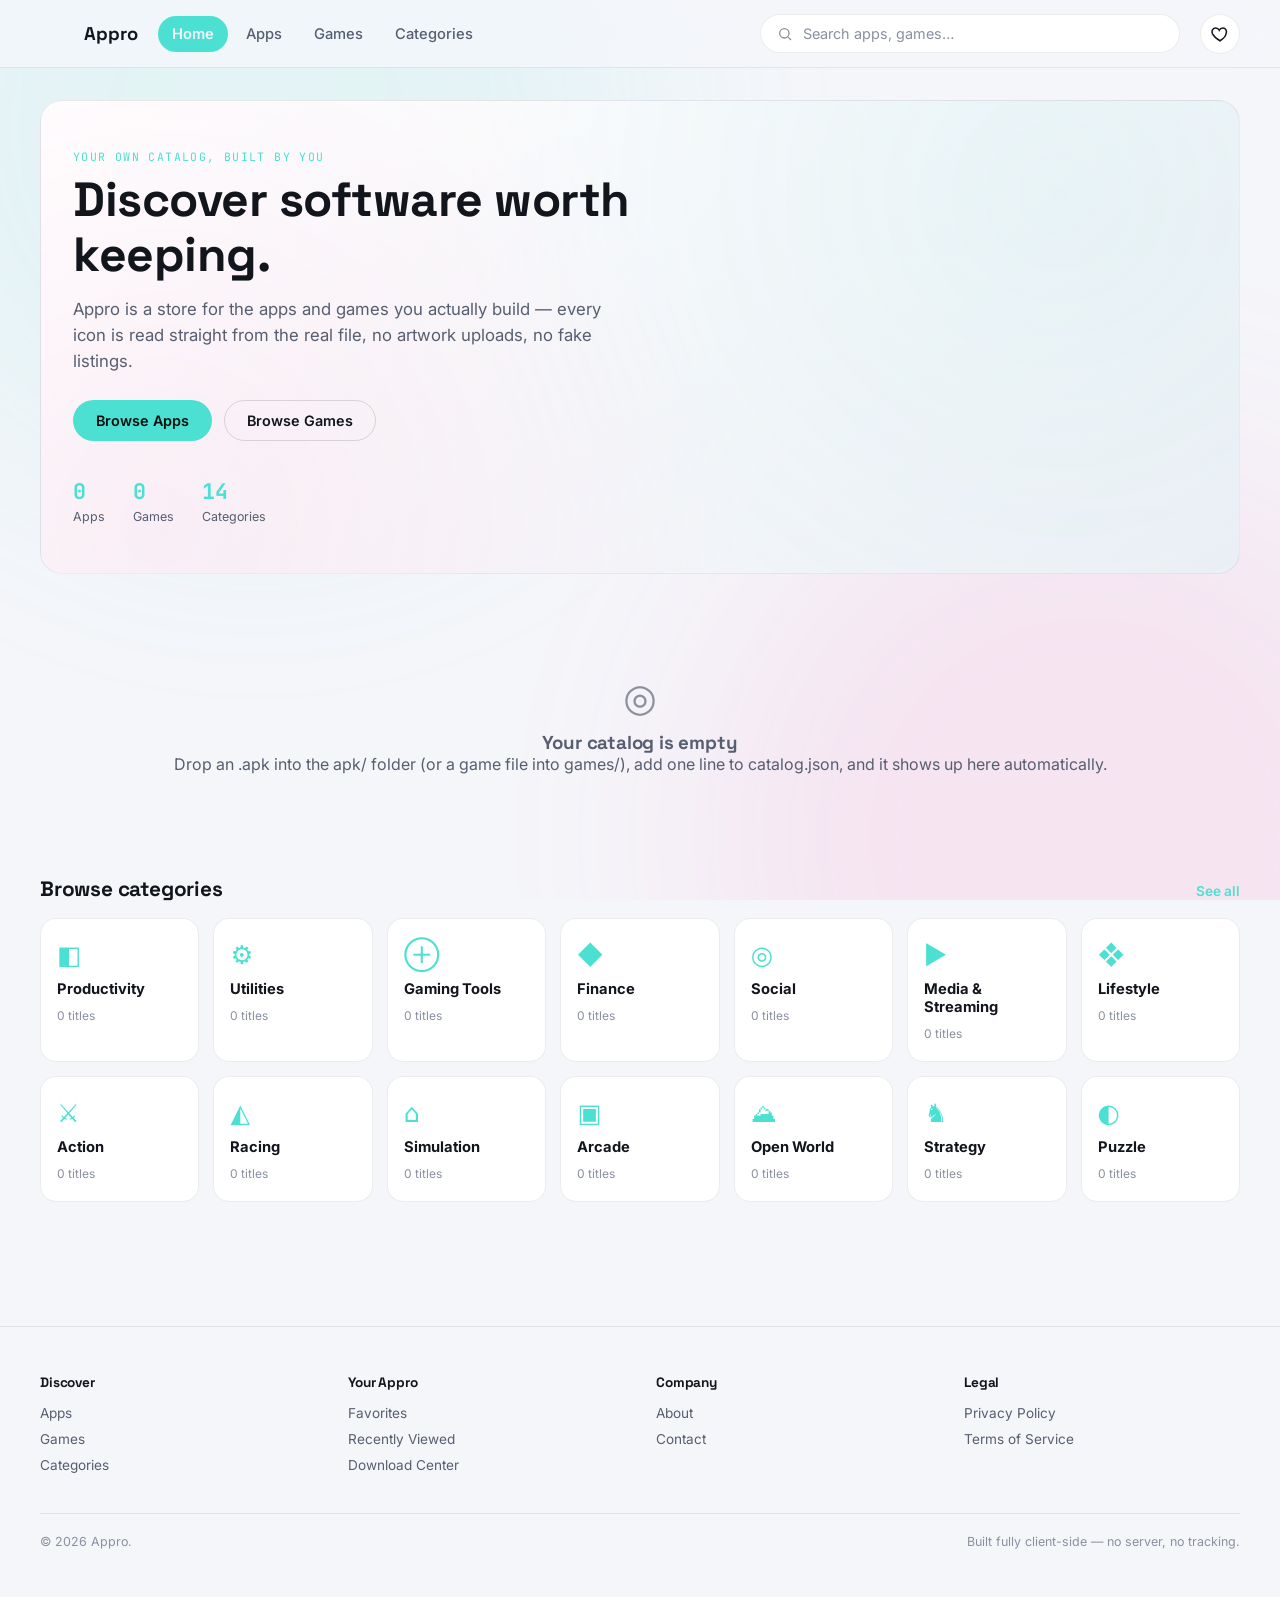
==== commit 252981c2: "Update logo" ====
--- a/index.html
+++ b/index.html
@@ -4,28 +4,25 @@
 <meta charset="UTF-8" />
 <meta name="viewport" content="width=device-width, initial-scale=1, viewport-fit=cover" />
 <title>Appro — One store. Every pulse of what's next.</title>
-<meta name="description" content="Appro is a modern, ad-free app and game store — curated listings, honest ratings, instant installs, fully offline-capable." />
+<meta name="description" content="Appro is a self-hosted app and game store — real files, real icons read straight from the APK, no fake listings, no backend." />
 <meta name="theme-color" media="(prefers-color-scheme: dark)" content="#0B0E14" />
 <meta name="theme-color" media="(prefers-color-scheme: light)" content="#F5F6FA" />
 <meta name="color-scheme" content="dark light" />
 <link rel="manifest" href="./manifest.json" />
-<link rel="icon" href="./icons/icon-192.svg" type="image/svg+xml" />
-<link rel="apple-touch-icon" href="./icons/icon-192.svg" />
-
-<!-- Open Graph -->
+<link rel="icon" href="./icons/icon-192.png" type="image/png" />
+<link rel="apple-touch-icon" href="./icons/icon-192.png" />
 <meta property="og:title" content="Appro — One store. Every pulse of what's next." />
-<meta property="og:description" content="A curated, ad-free app and game store with 100+ titles, built fully client-side." />
+<meta property="og:description" content="A self-hosted, fully client-side app and game store." />
 <meta property="og:type" content="website" />
-
 <link rel="stylesheet" href="./css/styles.css" />
 <script>
   // Set the theme attribute synchronously, before first paint, so the page
-  // never flashes the wrong theme while app.js is still loading.
+  // never flashes the wrong theme.
   (function () {
     try {
       var isLight = window.matchMedia && window.matchMedia('(prefers-color-scheme: light)').matches;
       document.documentElement.setAttribute('data-theme', isLight ? 'light' : 'dark');
-    } catch (e) { /* default CSS variables are already dark-mode */ }
+    } catch (e) {}
   })();
 </script>
 </head>
@@ -39,22 +36,20 @@
     <header class="topnav">
       <a href="#/" class="brand" aria-label="Appro home">
         <span class="brand-mark" aria-hidden="true"></span>
-        <span class="brand-name" data-i18n="brand">Appro</span>
+        <span class="brand-name">Appro</span>
       </a>
 
       <nav class="nav-links" aria-label="Primary">
-        <a href="#/" class="js-nav-link" data-route="" data-i18n="home">Home</a>
-        <a href="#/apps" class="js-nav-link" data-route="/apps" data-i18n="apps">Apps</a>
-        <a href="#/games" class="js-nav-link" data-route="/games" data-i18n="games">Games</a>
-        <a href="#/categories" class="js-nav-link" data-route="/categories" data-i18n="categories">Categories</a>
-        <a href="#/trending" class="js-nav-link" data-route="/trending" data-i18n="trending">Trending</a>
-        <a href="#/top-charts" class="js-nav-link" data-route="/top-charts" data-i18n="charts">Top Charts</a>
+        <a href="#/" class="js-nav-link" data-route="">Home</a>
+        <a href="#/apps" class="js-nav-link" data-route="/apps">Apps</a>
+        <a href="#/games" class="js-nav-link" data-route="/games">Games</a>
+        <a href="#/categories" class="js-nav-link" data-route="/categories">Categories</a>
       </nav>
 
       <div class="nav-search" role="search">
         <svg width="16" height="16" viewBox="0 0 24 24" fill="none" stroke="currentColor" stroke-width="2"><circle cx="11" cy="11" r="7"/><path d="m21 21-4.3-4.3"/></svg>
-        <label for="navSearchInput" class="visually-hidden" data-i18n="search">Search</label>
-        <input id="navSearchInput" type="text" placeholder="Search apps, games, developers…" autocomplete="off" />
+        <label for="navSearchInput" class="visually-hidden">Search</label>
+        <input id="navSearchInput" type="text" placeholder="Search apps, games…" autocomplete="off" />
       </div>
 
       <div class="nav-actions">
@@ -73,9 +68,6 @@
           <a href="#/apps">Apps</a>
           <a href="#/games">Games</a>
           <a href="#/categories">Categories</a>
-          <a href="#/trending">Trending</a>
-          <a href="#/top-charts">Top Charts</a>
-          <a href="#/new-releases">New Releases</a>
         </div>
         <div class="footer-col">
           <h4>Your Appro</h4>
@@ -95,7 +87,7 @@
         </div>
       </div>
       <div class="footer-bottom">
-        <span>© 2026 Appro. All rights reserved.</span>
+        <span>© 2026 Appro.</span>
         <span>Built fully client-side — no server, no tracking.</span>
       </div>
     </footer>
@@ -105,19 +97,19 @@
 <nav class="bottomnav" aria-label="Primary mobile">
   <a href="#/" class="js-bottom-link" data-route="">
     <svg viewBox="0 0 24 24" fill="none" stroke="currentColor" stroke-width="2"><path d="m3 11 9-8 9 8"/><path d="M5 10v10h14V10"/></svg>
-    <span data-i18n="home">Home</span>
+    <span>Home</span>
   </a>
   <a href="#/apps" class="js-bottom-link" data-route="/apps">
     <svg viewBox="0 0 24 24" fill="none" stroke="currentColor" stroke-width="2"><rect x="3" y="3" width="7" height="7" rx="1.5"/><rect x="14" y="3" width="7" height="7" rx="1.5"/><rect x="3" y="14" width="7" height="7" rx="1.5"/><rect x="14" y="14" width="7" height="7" rx="1.5"/></svg>
-    <span data-i18n="apps">Apps</span>
+    <span>Apps</span>
   </a>
   <a href="#/games" class="js-bottom-link" data-route="/games">
     <svg viewBox="0 0 24 24" fill="none" stroke="currentColor" stroke-width="2"><rect x="2" y="7" width="20" height="12" rx="4"/><path d="M7 11v4M5 13h4M15.5 12.5h.01M18 14.5h.01"/></svg>
-    <span data-i18n="games">Games</span>
+    <span>Games</span>
   </a>
-  <a href="#/trending" class="js-bottom-link" data-route="/trending">
-    <svg viewBox="0 0 24 24" fill="none" stroke="currentColor" stroke-width="2"><path d="M3 17 9 11l4 4 8-8"/><path d="M17 7h4v4"/></svg>
-    <span data-i18n="trending">Trending</span>
+  <a href="#/categories" class="js-bottom-link" data-route="/categories">
+    <svg viewBox="0 0 24 24" fill="none" stroke="currentColor" stroke-width="2"><rect x="3" y="3" width="7" height="7" rx="1.5"/><rect x="14" y="3" width="7" height="7" rx="1.5"/><rect x="3" y="14" width="7" height="7" rx="1.5"/><rect x="14" y="14" width="7" height="7" rx="1.5"/></svg>
+    <span>Categories</span>
   </a>
   <a href="#/favorites" class="js-bottom-link" data-route="/favorites">
     <svg viewBox="0 0 24 24" fill="none" stroke="currentColor" stroke-width="2"><path d="M12 21s-7.5-4.6-10-9.3C.4 8 2.3 4 6.3 4c2.1 0 3.8 1.2 4.7 3 .9-1.8 2.6-3 4.7-3 4 0 5.9 4 4.3 7.7C19.5 16.4 12 21 12 21Z"/></svg>
@@ -127,6 +119,7 @@
 
 <div class="toast-wrap" id="toastWrap" aria-live="polite"></div>
 
+<script src="./js/apk-icon.js"></script>
 <script src="./js/data.js"></script>
 <script src="./js/app.js"></script>
 </body>
--- a/css/styles.css
+++ b/css/styles.css
@@ -126,12 +126,9 @@
 
 .brand { display: flex; align-items: center; gap: 10px; font-family: var(--font-display); font-weight: 700; font-size: 1.15rem; flex-shrink: 0; }
 .brand-mark {
-  width: 34px; height: 34px; border-radius: 10px; position: relative; flex-shrink: 0;
-  background: conic-gradient(from 140deg, var(--cyan), var(--magenta), var(--cyan));
-  display: grid; place-items: center;
-}
-.brand-mark::after {
-  content: ''; width: 14px; height: 14px; border-radius: 4px; background: var(--bg-elevated);
+  width: 34px; height: 34px; flex-shrink: 0;
+  background-image: url('./icons/icon-192.png');
+  background-size: contain; background-repeat: no-repeat; background-position: center;
 }
 .brand-name { display: none; }
 @media (min-width: 640px) { .brand-name { display: inline; } }
